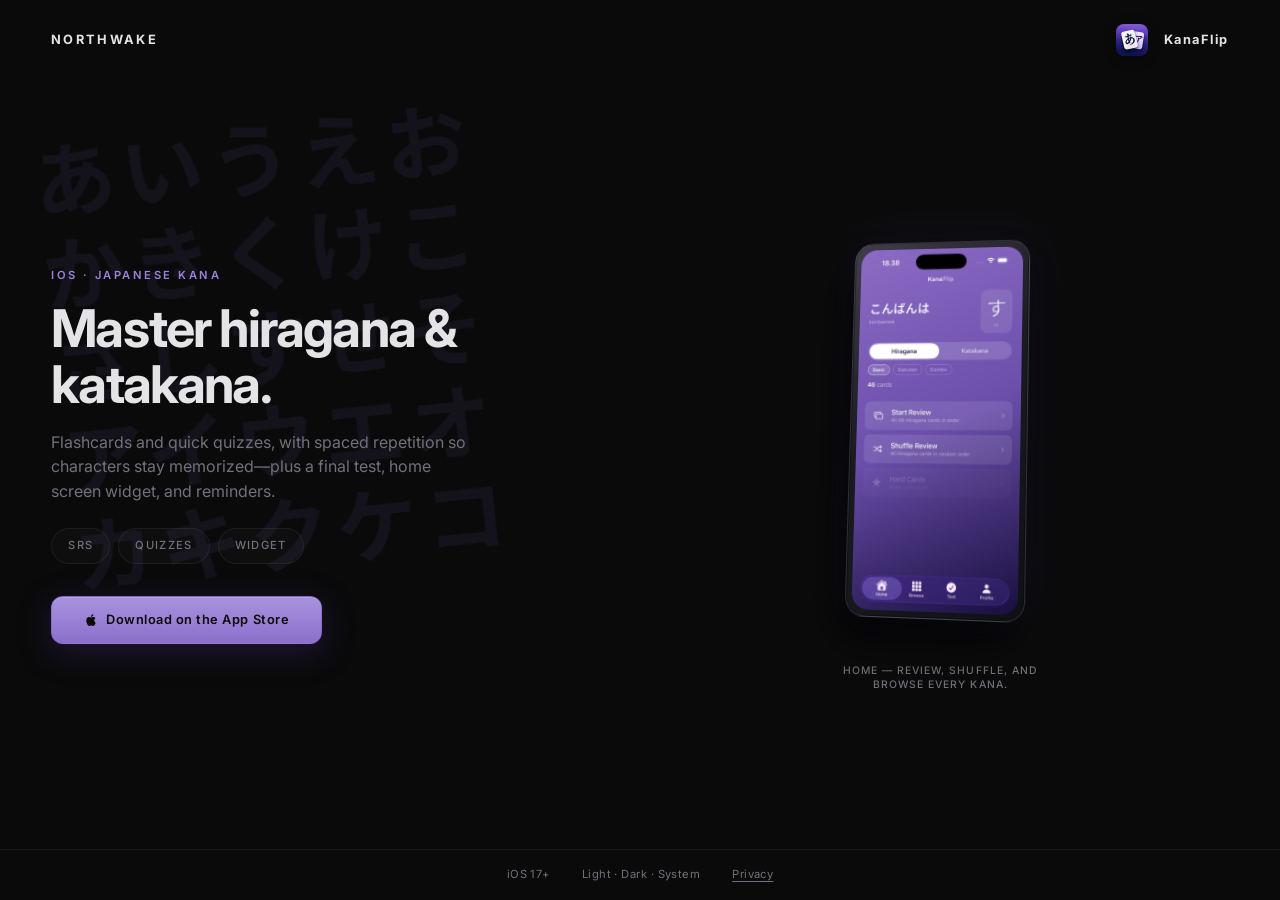
==== kanaflip/index.html @ 2ca9298d "Add KanaFlip landing page and update main site structure - Introduced a new landing page for KanaFli" ====
<!DOCTYPE html>
<html lang="en">
<head>
  <meta charset="UTF-8">
  <meta name="viewport" content="width=device-width, initial-scale=1.0">
  <title>KanaFlip — Learn Japanese hiragana &amp; katakana on iOS</title>
  <meta name="description" content="KanaFlip helps you master hiragana and katakana with flashcards, quizzes, spaced repetition, a final test, home screen widget, and daily reminders. For iPhone, iOS 17+.">
  <link rel="canonical" href="https://northwake.dev/kanaflip/">

  <meta property="og:type" content="website">
  <meta property="og:site_name" content="Northwake">
  <meta property="og:title" content="KanaFlip — Japanese hiragana &amp; katakana for iPhone">
  <meta property="og:description" content="Flashcards, quizzes, and spaced repetition so the kana stick. Widget, reminders, light and dark themes.">
  <meta property="og:url" content="https://northwake.dev/kanaflip/">
  <meta property="og:locale" content="en_US">

  <meta name="twitter:card" content="summary_large_image">
  <meta name="twitter:title" content="KanaFlip — Learn hiragana &amp; katakana">
  <meta name="twitter:description" content="Native iOS app: flashcards, quizzes, SRS, widget, and daily reminders.">
  <meta name="twitter:image" content="https://northwake.dev/assets/kanaflip/og-share.jpg">
  <meta property="og:image" content="https://northwake.dev/assets/kanaflip/og-share.jpg">
  <meta property="og:image:type" content="image/jpeg">
  <meta property="og:image:width" content="1200">
  <meta property="og:image:height" content="2609">

  <link rel="icon" href="../images/favicon.ico">
  <link rel="apple-touch-icon" href="../assets/kanaflip/app-icon-128.png">
  <link rel="preload" href="../assets/kanaflip/hero-720.jpg" as="image" type="image/jpeg">
  <link rel="preconnect" href="https://fonts.googleapis.com">
  <link rel="preconnect" href="https://fonts.gstatic.com" crossorigin>
  <link href="https://fonts.googleapis.com/css2?family=Inter:wght@400;500;600;700&family=Noto+Sans+JP:wght@500;700&display=swap" rel="stylesheet">
  <link rel="stylesheet" href="../styles.css">
  <link rel="stylesheet" href="kanaflip.css">
  <script defer src="https://cloud.umami.is/script.js" data-website-id="8b91c13a-1741-4610-928e-348ed407c286"></script>
  <script type="application/ld+json">
  {
    "@context": "https://schema.org",
    "@type": "MobileApplication",
    "name": "KanaFlip",
    "applicationCategory": "EducationalApplication",
    "operatingSystem": "iOS 17 or later",
    "offers": {
      "@type": "Offer",
      "price": "0",
      "priceCurrency": "USD"
    },
    "publisher": {
      "@type": "Organization",
      "name": "Northwake"
    },
    "image": "https://northwake.dev/assets/kanaflip/og-share.jpg"
  }
  </script>
</head>
<body class="kanaflip-page">

  <a href="#kanaflip-main" class="skip-link">Skip to content</a>

  <div class="kanaflip" aria-label="KanaFlip product page">
    <div class="kanaflip__wash" aria-hidden="true">あいうえお
かきくけこ
さしすせそ
アイウエオ
カキクケコ</div>

    <header class="kanaflip__topbar">
      <a href="../" class="kanaflip__brand kanaflip__brand-home">NORTHWAKE</a>
      <span class="kanaflip__brand kanaflip__brand-lockup">
        <img class="kanaflip__brand-icon" src="../assets/kanaflip/app-icon-128.png" width="32" height="32" alt="" decoding="async">
        <span class="kanaflip__brand-name">KanaFlip</span>
      </span>
    </header>

    <main id="kanaflip-main" class="kanaflip__main">
      <div class="kanaflip__copy">
        <p class="kanaflip__eyebrow">iOS · Japanese kana</p>
        <h1 class="kanaflip__title">Master hiragana &amp; katakana.</h1>
        <p class="kanaflip__lead">Flashcards and quick quizzes, with spaced repetition so characters stay memorized—plus a final test, home screen widget, and reminders.</p>
        <ul class="kanaflip__chips" aria-label="Features">
          <li class="kanaflip__chip">SRS</li>
          <li class="kanaflip__chip">Quizzes</li>
          <li class="kanaflip__chip">Widget</li>
        </ul>
        <!-- Replace href with the KanaFlip App Store product URL when available. -->
        <a
          class="kanaflip__cta"
          href="https://apps.apple.com/us/search?term=KanaFlip"
          target="_blank"
          rel="noopener noreferrer"
          data-umami-event="kanaflip-app-store-cta"
        >
          <svg class="kanaflip__cta-icon" viewBox="0 0 24 24" aria-hidden="true" focusable="false">
            <path fill="currentColor" d="M18.71 19.5c-.83 1.24-1.71 2.45-3.05 2.47-1.34.03-1.77-.79-3.29-.79-1.53 0-2 .77-3.27.82-1.31.05-2.3-1.32-3.14-2.53C4.25 17 2.94 12.45 4.7 9.39c.87-1.52 2.43-2.48 4.12-2.51 1.28-.02 2.5.87 3.29.87.78 0 2.26-1.07 3.81-.91.65.03 2.47.26 3.64 1.98-.09.06-2.17 1.28-2.15 3.81.03 3.02 2.65 4.03 2.68 4.04-.03.07-.42 1.44-1.38 2.83M13 3.5c.73-.83 1.94-1.46 2.94-1.5.13 1.17-.34 2.35-1.04 3.19-.69.85-1.83 1.51-2.95 1.42-.15-1.15.41-2.35 1.05-3.11z"/>
          </svg>
          Download on the App Store
        </a>
      </div>

      <div class="kanaflip__hero">
        <figure class="kanaflip__hero-figure">
          <div class="kanaflip__hero-device">
            <div class="kanaflip__phone">
              <div class="kanaflip__phone-screen">
                <img
                  class="kanaflip__phone-shot"
                  src="../assets/kanaflip/hero-720.jpg"
                  width="720"
                  height="1565"
                  alt="KanaFlip home screen: hiragana and katakana study modes, review options, and daily greeting."
                  decoding="async"
                  fetchpriority="high"
                >
              </div>
            </div>
          </div>
          <figcaption class="kanaflip__phone-caption">Home — review, shuffle, and browse every kana.</figcaption>
        </figure>
      </div>
    </main>

    <footer class="kanaflip__footer">
      <span>iOS 17+</span>
      <span>Light · Dark · System</span>
      <a href="mailto:hello@northwake.dev?subject=KanaFlip%20privacy">Privacy</a>
    </footer>
  </div>

  <script data-goatcounter="https://northwake.goatcounter.com/count" async src="//gc.zgo.at/count.js"></script>
</body>
</html>
---- styles.css ----
/* ================================================
   NORTHWAKE — Single-Screen Portfolio
   ================================================ */

/* --- Design Tokens --- */
:root {
  --color-bg:           #0a0a0b;
  --color-surface:      #111113;
  --color-border:       rgba(255, 255, 255, 0.06);
  --color-border-hover: rgba(160, 240, 237, 0.25);
  --color-text:         #e4e4e7;
  --color-text-muted:   #71717a;
  --color-accent:       #a0f0ed;
  --color-accent-dim:   rgba(160, 240, 237, 0.08);
  --color-glow:         rgba(160, 240, 237, 0.15);

  --font-sans: "Inter", -apple-system, BlinkMacSystemFont, "Segoe UI", Roboto, sans-serif;

  --space-1:  0.25rem;
  --space-2:  0.5rem;
  --space-3:  1rem;
  --space-4:  1.5rem;
  --space-5:  2rem;
  --space-6:  3rem;
  --space-7:  4rem;
  --space-8:  6rem;

  --radius-sm: 6px;
  --radius-md: 12px;
  --radius-lg: 16px;

  --ease-out-expo: cubic-bezier(0.16, 1, 0.3, 1);
  --duration: 0.6s;
}


/* --- Reset --- */
*, *::before, *::after {
  margin: 0;
  padding: 0;
  box-sizing: border-box;
}

html {
  -webkit-font-smoothing: antialiased;
  -moz-osx-font-smoothing: grayscale;
}

body {
  font-family: var(--font-sans);
  font-size: 1rem;
  line-height: 1.6;
  color: var(--color-text);
  background: var(--color-bg);
  overflow: hidden;
  height: 100dvh;
  width: 100vw;
  display: flex;
  flex-direction: column;
}

::selection {
  background: var(--color-accent);
  color: var(--color-bg);
}

img, svg {
  display: block;
  max-width: 100%;
}

a { color: inherit; text-decoration: none; }
button { font: inherit; border: none; background: none; cursor: pointer; color: inherit; }


/* --- Skip Link --- */
.skip-link {
  position: absolute;
  top: -100%;
  left: var(--space-3);
  background: var(--color-accent);
  color: var(--color-bg);
  padding: var(--space-2) var(--space-3);
  border-radius: var(--radius-sm);
  font-weight: 600;
  font-size: 0.875rem;
  z-index: 1000;
  transition: top 0.2s ease;
}
.skip-link:focus {
  top: var(--space-3);
}


/* ================================================
   TOP BAR
   ================================================ */
.topbar {
  display: flex;
  align-items: center;
  justify-content: space-between;
  padding: var(--space-4) clamp(var(--space-4), 4vw, var(--space-8));
  flex-shrink: 0;
  position: relative;
  z-index: 10;
}

.topbar__brand {
  font-size: 0.8rem;
  font-weight: 700;
  letter-spacing: 0.18em;
  color: var(--color-text);
}

.topbar__contact {
  font-size: 0.75rem;
  font-weight: 400;
  color: var(--color-text-muted);
  letter-spacing: 0.02em;
  transition: color 0.3s ease;
}
.topbar__contact:hover {
  color: var(--color-accent);
}
.topbar__contact:focus-visible {
  outline: 2px solid var(--color-accent);
  outline-offset: 3px;
}


/* ================================================
   MAIN STAGE
   ================================================ */
.stage {
  flex: 1;
  display: grid;
  grid-template-columns: minmax(280px, 0.38fr) 1fr;
  align-items: center;
  gap: var(--space-5);
  padding: 0 clamp(var(--space-4), 4vw, var(--space-8));
  min-height: 0;
  position: relative;
  overflow: hidden;
}


/* ================================================
   INFO PANEL
   ================================================ */
.stage__info {
  z-index: 5;
  padding-left: clamp(0px, 2vw, 40px);
  max-width: 420px;
}

.stage__counter {
  font-size: 0.7rem;
  font-weight: 500;
  letter-spacing: 0.2em;
  text-transform: uppercase;
  color: var(--color-accent);
  margin-bottom: var(--space-4);
  font-variant-numeric: tabular-nums;
}

.stage__title {
  font-size: clamp(1.75rem, 3.5vw, 3rem);
  font-weight: 700;
  letter-spacing: -0.03em;
  line-height: 1.1;
  color: var(--color-text);
  margin-bottom: var(--space-3);
}

.stage__desc {
  font-size: clamp(0.85rem, 1.2vw, 0.95rem);
  color: var(--color-text-muted);
  line-height: 1.6;
  margin-bottom: var(--space-5);
  max-width: 340px;
}

.stage__link {
  display: inline-flex;
  align-items: center;
  gap: var(--space-2);
  font-size: 0.8rem;
  font-weight: 500;
  letter-spacing: 0.06em;
  color: var(--color-text);
  padding-bottom: 2px;
  border-bottom: 1px solid rgba(255, 255, 255, 0.15);
  transition: color 0.3s ease, border-color 0.3s ease;
}
.stage__link:hover {
  color: var(--color-accent);
  border-bottom-color: var(--color-accent);
}
.stage__link:focus-visible {
  outline: 2px solid var(--color-accent);
  outline-offset: 3px;
}

/* Info panel crossfade */
.stage__title,
.stage__desc,
.stage__link,
.stage__counter {
  transition: opacity var(--duration) var(--ease-out-expo),
              transform var(--duration) var(--ease-out-expo);
}

.stage__info.is-transitioning .stage__counter {
  opacity: 0;
  transform: translateY(8px);
}
.stage__info.is-transitioning .stage__title {
  opacity: 0;
  transform: translateY(10px);
  transition-delay: 0.03s;
}
.stage__info.is-transitioning .stage__desc {
  opacity: 0;
  transform: translateY(10px);
  transition-delay: 0.06s;
}
.stage__info.is-transitioning .stage__link {
  opacity: 0;
  transform: translateY(10px);
  transition-delay: 0.09s;
}


/* ================================================
   CAROUSEL
   ================================================ */
.carousel {
  position: relative;
  width: 100%;
  height: 100%;
  display: flex;
  align-items: center;
  justify-content: center;
}

.carousel__viewport {
  position: relative;
  width: 100%;
  height: 70%;
  max-height: 520px;
  perspective: 1200px;
}

.carousel__slide {
  position: absolute;
  inset: 0;
  display: flex;
  align-items: center;
  justify-content: center;
  transition: transform var(--duration) var(--ease-out-expo),
              opacity var(--duration) var(--ease-out-expo),
              filter var(--duration) var(--ease-out-expo);
  will-change: transform, opacity, filter;
  pointer-events: none;
  opacity: 0;
}

.carousel__slide[aria-current="true"] {
  pointer-events: auto;
  z-index: 3;
  opacity: 1;
}

.carousel__card {
  width: clamp(260px, 36vw, 480px);
  height: 100%;
  border-radius: var(--radius-lg);
  cursor: pointer;
  background: linear-gradient(
    145deg,
    hsl(var(--card-hue, 174) 35% 14%) 0%,
    hsl(var(--card-hue, 174) 25% 8%) 100%
  );
  border: 1px solid var(--color-border);
  overflow: hidden;
  position: relative;
  display: flex;
  align-items: flex-end;
  padding: var(--space-5);
  box-shadow:
    0 4px 60px rgba(0, 0, 0, 0.4),
    0 0 80px hsla(var(--card-hue, 174), 40%, 50%, 0.04);
  transition: border-color 0.4s ease, box-shadow 0.4s ease;
}

.carousel__slide[aria-current="true"] .carousel__card:hover {
  border-color: var(--color-border-hover);
  box-shadow:
    0 8px 80px rgba(0, 0, 0, 0.5),
    0 0 100px hsla(var(--card-hue, 174), 40%, 50%, 0.08);
}

.carousel__card-title {
  font-size: clamp(2.5rem, 5vw, 5rem);
  font-weight: 800;
  letter-spacing: -0.04em;
  line-height: 1;
  color: rgba(255, 255, 255, 0.06);
  user-select: none;
}

/* Card with hero image */
.carousel__card--has-image {
  padding: 0;
  align-items: stretch;
}

.carousel__card-image {
  position: absolute;
  inset: 0;
  width: 100%;
  height: 100%;
  object-fit: cover;
  object-position: center 30%;
}

.carousel__card-icon {
  position: absolute;
  bottom: var(--space-4);
  left: var(--space-4);
  width: 40px;
  height: 40px;
  border-radius: 10px;
  box-shadow: 0 2px 12px rgba(0, 0, 0, 0.4);
  z-index: 1;
}

/* Ambient glow behind active card */
.carousel__slide[aria-current="true"] .carousel__card::before {
  content: "";
  position: absolute;
  inset: -40%;
  background: radial-gradient(
    ellipse at center,
    hsla(var(--card-hue, 174), 50%, 40%, 0.08) 0%,
    transparent 70%
  );
  pointer-events: none;
  z-index: -1;
  animation: glowPulse 8s ease-in-out infinite;
}


/* ================================================
   BOTTOM BAR
   ================================================ */
.bottombar {
  display: flex;
  align-items: center;
  justify-content: space-between;
  padding: var(--space-4) clamp(var(--space-4), 4vw, var(--space-8));
  flex-shrink: 0;
  position: relative;
  z-index: 10;
}

.bottombar__nav {
  display: flex;
  gap: var(--space-1);
}

.bottombar__dot {
  font-size: 0.65rem;
  font-weight: 500;
  letter-spacing: 0.1em;
  color: var(--color-text-muted);
  padding: var(--space-2) var(--space-2);
  border-radius: var(--radius-sm);
  transition: color 0.3s ease, background 0.3s ease;
  font-variant-numeric: tabular-nums;
}
.bottombar__dot:hover {
  color: var(--color-text);
  background: rgba(255, 255, 255, 0.04);
}
.bottombar__dot.is-active {
  color: var(--color-accent);
}
.bottombar__dot:focus-visible {
  outline: 2px solid var(--color-accent);
  outline-offset: 2px;
}

.bottombar__hint {
  font-size: 0.65rem;
  font-weight: 400;
  letter-spacing: 0.15em;
  text-transform: uppercase;
  color: var(--color-text-muted);
  transition: opacity 0.6s ease;
  position: absolute;
  left: 50%;
  transform: translateX(-50%);
}
.bottombar__hint.is-hidden {
  opacity: 0;
  pointer-events: none;
}

.bottombar__copy {
  font-size: 0.65rem;
  color: var(--color-text-muted);
  letter-spacing: 0.02em;
}


/* ================================================
   KEYFRAMES
   ================================================ */
@keyframes glowPulse {
  0%, 100% { opacity: 0.6; }
  50% { opacity: 1; }
}


/* ================================================
   REDUCED MOTION
   ================================================ */
@media (prefers-reduced-motion: reduce) {
  *, *::before, *::after {
    animation-duration: 0.01ms !important;
    animation-iteration-count: 1 !important;
    transition-duration: 0.01ms !important;
  }

  .carousel__slide {
    transition: none;
  }

  .stage__title,
  .stage__desc,
  .stage__link,
  .stage__counter {
    transition: none;
  }

  .carousel__card::before {
    animation: none;
  }
}


/* ================================================
   RESPONSIVE — TABLET
   ================================================ */
@media (max-width: 1024px) {
  .stage {
    grid-template-columns: 1fr;
    grid-template-rows: auto 1fr;
    align-items: start;
    padding-top: var(--space-4);
    gap: var(--space-3);
  }

  .stage__info {
    padding-left: 0;
    max-width: 100%;
    text-align: center;
  }

  .stage__desc {
    max-width: 100%;
    margin-left: auto;
    margin-right: auto;
  }

  .carousel__viewport {
    max-height: 400px;
    height: 55%;
  }

  .carousel__card {
    width: clamp(220px, 50vw, 380px);
  }
}


/* ================================================
   RESPONSIVE — MOBILE
   ================================================ */
@media (max-width: 768px) {
  .topbar {
    padding: var(--space-3) var(--space-4);
  }

  .topbar__contact {
    display: none;
  }

  .stage {
    padding: 0 var(--space-3);
    padding-top: var(--space-2);
    gap: var(--space-2);
  }

  .stage__info {
    text-align: center;
  }

  .stage__counter {
    margin-bottom: var(--space-2);
  }

  .stage__title {
    font-size: clamp(1.4rem, 6vw, 2rem);
    margin-bottom: var(--space-2);
  }

  .stage__desc {
    font-size: 0.8rem;
    margin-bottom: var(--space-3);
    max-width: 320px;
  }

  .stage__link {
    font-size: 0.75rem;
  }

  .carousel__viewport {
    height: 100%;
    max-height: 340px;
    perspective: 800px;
  }

  .carousel__card {
    width: clamp(200px, 65vw, 300px);
  }

  .carousel__card-title {
    font-size: clamp(2rem, 10vw, 3.5rem);
  }

  .bottombar {
    padding: var(--space-3) var(--space-4);
  }

  .bottombar__hint {
    display: none;
  }

  .bottombar__copy {
    display: none;
  }

  .bottombar__nav {
    width: 100%;
    justify-content: center;
  }

  .bottombar__dot {
    padding: var(--space-2) var(--space-3);
    font-size: 0.7rem;
  }
}

@media (max-width: 480px) {
  .carousel__card {
    width: clamp(180px, 70vw, 280px);
  }

  .carousel__viewport {
    max-height: 280px;
  }
}
---- kanaflip/kanaflip.css ----
/* KanaFlip — sub-route landing (extends ../styles.css tokens) */

body.kanaflip-page {
  overflow-x: hidden;
  overflow-y: auto;
  min-height: 100dvh;
  height: auto;
  display: block;
}

.kanaflip {
  /* Align with app UI: violet / purple accent */
  --kanaflip-hue: 258;
  --kanaflip-accent: hsl(var(--kanaflip-hue) 55% 68%);
  --kanaflip-accent-dim: hsla(var(--kanaflip-hue) 40% 50% / 0.12);
  --kanaflip-surface: hsl(220 12% 9%);

  min-height: 100dvh;
  min-height: 100vh;
  display: flex;
  flex-direction: column;
  position: relative;
  isolation: isolate;
}

/* Single-screen layout on desktop: no page scroll */
@media (min-width: 901px) {
  /* This sheet is only loaded on /kanaflip/ */
  html {
    height: 100%;
    overflow: hidden;
  }

  body.kanaflip-page {
    height: 100dvh;
    max-height: 100dvh;
    overflow-x: hidden;
    overflow-y: hidden;
    overscroll-behavior: none;
  }

  .kanaflip {
    height: 100%;
    max-height: 100dvh;
    min-height: 0;
    overflow: hidden;
  }
}

/* Tighter rhythm on short desktop windows so nothing clips */
@media (min-width: 901px) and (max-height: 760px) {
  .kanaflip__topbar {
    padding-top: var(--space-3);
    padding-bottom: var(--space-3);
  }

  .kanaflip__main {
    padding-bottom: var(--space-2);
    gap: var(--space-3);
  }

  .kanaflip__hero-device {
    padding: 1rem 0.5rem 1.35rem;
  }

  .kanaflip__footer {
    padding-top: var(--space-2);
    padding-bottom: var(--space-2);
  }
}

/* Decorative kana wash */
.kanaflip__wash {
  position: fixed;
  inset: 0;
  pointer-events: none;
  z-index: 0;
  opacity: 0.07;
  font-family: "Noto Sans JP", var(--font-sans);
  font-weight: 700;
  font-size: clamp(2.5rem, 8vw, 5rem);
  line-height: 1.15;
  letter-spacing: 0.08em;
  color: hsl(var(--kanaflip-hue) 50% 62%);
  white-space: pre-wrap;
  padding: clamp(var(--space-4), 6vw, var(--space-8));
  transform: rotate(-6deg) scale(1.02);
  transform-origin: center;
  user-select: none;
}

@media (prefers-reduced-motion: no-preference) {
  .kanaflip__wash {
    animation: kanaWashDrift 28s ease-in-out infinite alternate;
  }
}

@keyframes kanaWashDrift {
  from { transform: rotate(-6deg) scale(1.02) translateY(0); }
  to   { transform: rotate(-5deg) scale(1.04) translateY(-2%); }
}

.kanaflip__topbar {
  position: relative;
  z-index: 2;
  display: flex;
  align-items: center;
  justify-content: space-between;
  padding: var(--space-4) clamp(var(--space-4), 4vw, var(--space-8));
  flex-shrink: 0;
}

.kanaflip__brand {
  font-size: 0.8rem;
  font-weight: 700;
  letter-spacing: 0.18em;
  color: var(--color-text);
}

.kanaflip__brand-lockup {
  display: inline-flex;
  align-items: center;
  gap: var(--space-3);
}

.kanaflip__brand-icon {
  width: 32px;
  height: 32px;
  border-radius: 8px;
  box-shadow: 0 2px 12px rgba(0, 0, 0, 0.35);
}

.kanaflip__brand-name {
  font-size: 0.8rem;
  font-weight: 700;
  letter-spacing: 0.12em;
}

.kanaflip__brand-home {
  transition: color 0.25s ease;
}
.kanaflip__brand-home:hover {
  color: var(--kanaflip-accent);
}
.kanaflip__brand-home:focus-visible {
  outline: 2px solid var(--kanaflip-accent);
  outline-offset: 3px;
}

.kanaflip__main {
  position: relative;
  z-index: 1;
  flex: 1;
  display: grid;
  grid-template-columns: minmax(260px, 1fr) minmax(280px, 1.05fr);
  align-items: center;
  gap: clamp(var(--space-4), 4vw, var(--space-7));
  padding: 0 clamp(var(--space-4), 4vw, var(--space-8)) clamp(var(--space-3), 2vh, var(--space-5));
  min-height: 0;
}

.kanaflip__copy {
  max-width: 28rem;
}

.kanaflip__eyebrow {
  font-size: 0.7rem;
  font-weight: 600;
  letter-spacing: 0.22em;
  text-transform: uppercase;
  color: var(--kanaflip-accent);
  margin-bottom: var(--space-3);
}

.kanaflip__title {
  font-size: clamp(1.85rem, 4.2vw, 3.25rem);
  font-weight: 700;
  letter-spacing: -0.035em;
  line-height: 1.08;
  color: var(--color-text);
  margin-bottom: var(--space-3);
}

.kanaflip__lead {
  font-size: clamp(0.88rem, 1.35vw, 1rem);
  color: var(--color-text-muted);
  line-height: 1.55;
  margin-bottom: var(--space-4);
  max-width: 26rem;
}

.kanaflip__chips {
  list-style: none;
  display: flex;
  flex-wrap: wrap;
  gap: var(--space-2);
  margin-bottom: var(--space-5);
}

.kanaflip__chip {
  font-size: 0.7rem;
  font-weight: 500;
  letter-spacing: 0.12em;
  text-transform: uppercase;
  color: var(--color-text-muted);
  padding: var(--space-2) var(--space-3);
  border-radius: 999px;
  border: 1px solid var(--color-border);
  background: rgba(255, 255, 255, 0.02);
}

.kanaflip__cta {
  display: inline-flex;
  align-items: center;
  justify-content: center;
  gap: var(--space-2);
  min-height: 48px;
  padding: 0 var(--space-5);
  font-size: 0.8rem;
  font-weight: 600;
  letter-spacing: 0.04em;
  color: #0a0a0b;
  background: linear-gradient(
    180deg,
    hsl(var(--kanaflip-hue) 52% 72%) 0%,
    hsl(var(--kanaflip-hue) 48% 62%) 100%
  );
  border-radius: var(--radius-md);
  border: 1px solid hsla(var(--kanaflip-hue) 45% 55% / 0.45);
  box-shadow:
    0 1px 0 hsla(0, 0%, 100%, 0.15) inset,
    0 8px 32px hsla(var(--kanaflip-hue) 45% 35% / 0.35);
  transition: transform 0.2s var(--ease-out-expo), box-shadow 0.2s ease;
}
.kanaflip__cta:hover {
  transform: translateY(-1px);
  box-shadow:
    0 1px 0 hsla(0, 0%, 100%, 0.18) inset,
    0 12px 40px hsla(var(--kanaflip-hue) 45% 40% / 0.45);
}
.kanaflip__cta:focus-visible {
  outline: 2px solid var(--color-accent);
  outline-offset: 3px;
}

.kanaflip__cta-icon {
  width: 1.1em;
  height: 1.1em;
  flex-shrink: 0;
}

/* Hero: device frame + simulator screenshot */
.kanaflip__hero {
  display: flex;
  align-items: center;
  justify-content: center;
  min-height: 0;
}

.kanaflip__hero-figure {
  margin: 0;
  width: 100%;
  max-width: min(100%, 220px);
  display: flex;
  flex-direction: column;
  align-items: center;
}

.kanaflip__hero-device {
  position: relative;
  width: 100%;
  display: flex;
  justify-content: center;
  align-items: center;
  padding: clamp(0.75rem, 2vw, 1.35rem) clamp(0.35rem, 1.5vw, 0.65rem)
    clamp(1.25rem, 3vw, 2rem);
  perspective: 1180px;
  perspective-origin: 52% 42%;
  transform-style: preserve-3d;
}

/* Ground shadow — reads as contact with the “surface” under the tilt */
.kanaflip__hero-device::after {
  content: "";
  position: absolute;
  left: 50%;
  bottom: clamp(0.5rem, 1.5vw, 1rem);
  width: min(72%, 130px);
  height: 14px;
  transform: translateX(-48%) scaleY(0.55);
  background: radial-gradient(
    ellipse at center,
    hsla(0, 0%, 0%, 0.5) 0%,
    hsla(0, 0%, 0%, 0.22) 45%,
    transparent 72%
  );
  filter: blur(14px);
  pointer-events: none;
  z-index: 0;
}

.kanaflip__phone {
  margin: 0;
  width: min(100%, 180px);
  border-radius: 20px;
  padding: 6px;
  background: linear-gradient(
    145deg,
    hsl(260 14% 24%) 0%,
    hsl(225 12% 11%) 46%,
    hsl(220 12% 9%) 100%
  );
  border: 1px solid hsla(0, 0%, 100%, 0.1);
  box-shadow:
    /* Directional depth for the tilt (light from top-left) */
    -16px 28px 40px rgba(0, 0, 0, 0.45),
    -5px 14px 26px rgba(0, 0, 0, 0.35),
    0 1px 0 hsla(0, 0%, 100%, 0.06) inset,
    0 0 0 1px hsla(0, 0%, 0%, 0.35) inset,
    0 0 42px hsla(var(--kanaflip-hue) 38% 48% / 0.14);
  position: relative;
  z-index: 1;
  transform: rotateY(-12deg) rotateX(6deg) translateZ(12px);
  transform-origin: 50% 50%;
  backface-visibility: hidden;
}

/* Bezel glint — screen stacks above so the shot stays clean */
.kanaflip__phone::before {
  content: "";
  position: absolute;
  inset: 0;
  border-radius: inherit;
  pointer-events: none;
  z-index: 0;
  background: linear-gradient(
    128deg,
    hsla(0, 0%, 100%, 0.14) 0%,
    hsla(0, 0%, 100%, 0.02) 28%,
    transparent 46%,
    transparent 62%,
    hsla(260 20% 8% / 0.35) 100%
  );
  mix-blend-mode: soft-light;
}

@media (prefers-reduced-motion: no-preference) {
  .kanaflip__phone {
    transition: transform 0.65s cubic-bezier(0.22, 1, 0.36, 1),
      box-shadow 0.65s cubic-bezier(0.22, 1, 0.36, 1);
  }

  .kanaflip__hero-device:hover .kanaflip__phone {
    transform: rotateY(-8deg) rotateX(4deg) translateZ(18px) translateY(-6px);
    box-shadow:
      -13px 30px 46px rgba(0, 0, 0, 0.42),
      -4px 17px 28px rgba(0, 0, 0, 0.32),
      0 1px 0 hsla(0, 0%, 100%, 0.08) inset,
      0 0 0 1px hsla(0, 0%, 0%, 0.3) inset,
      0 0 48px hsla(var(--kanaflip-hue) 40% 52% / 0.18);
  }
}

.kanaflip__phone-screen {
  position: relative;
  z-index: 1;
  width: 100%;
  aspect-ratio: 720 / 1565;
  border-radius: 16px;
  overflow: hidden;
  background: hsl(220 16% 6%);
}

.kanaflip__phone-shot {
  width: 100%;
  height: 100%;
  object-fit: cover;
  object-position: top center;
  display: block;
}

.kanaflip__phone-caption {
  margin: var(--space-3) 0 0;
  text-align: center;
  font-size: 0.65rem;
  font-weight: 500;
  letter-spacing: 0.1em;
  text-transform: uppercase;
  color: var(--color-text-muted);
  max-width: 22rem;
  margin-left: auto;
  margin-right: auto;
  line-height: 1.35;
}

.kanaflip__footer {
  position: relative;
  z-index: 2;
  flex-shrink: 0;
  padding: var(--space-3) clamp(var(--space-4), 4vw, var(--space-8));
  display: flex;
  flex-wrap: wrap;
  align-items: center;
  justify-content: center;
  gap: var(--space-3) var(--space-5);
  border-top: 1px solid var(--color-border);
  font-size: 0.7rem;
  color: var(--color-text-muted);
  letter-spacing: 0.04em;
}

.kanaflip__footer a {
  text-decoration: underline;
  text-underline-offset: 3px;
  transition: color 0.2s ease;
}
.kanaflip__footer a:hover {
  color: var(--color-accent);
}
.kanaflip__footer a:focus-visible {
  outline: 2px solid var(--color-accent);
  outline-offset: 2px;
}

@media (max-width: 900px) {
  .kanaflip__main {
    grid-template-columns: 1fr;
    grid-template-rows: auto auto;
    text-align: center;
    padding-top: var(--space-2);
    gap: var(--space-4);
  }

  .kanaflip__copy {
    margin-left: auto;
    margin-right: auto;
  }

  .kanaflip__lead {
    margin-left: auto;
    margin-right: auto;
  }

  .kanaflip__chips {
    justify-content: center;
  }

  .kanaflip__hero {
    order: -1;
  }

  .kanaflip__hero-figure {
    max-width: min(100%, 200px);
  }

  .kanaflip__phone {
    width: min(148px, 48vw);
    transform: rotateY(-7deg) rotateX(4deg) translateZ(8px);
  }

  .kanaflip__hero-device:hover .kanaflip__phone {
    transform: rotateY(-5deg) rotateX(3deg) translateZ(12px) translateY(-4px);
  }

  .kanaflip__phone-caption {
    font-size: 0.6rem;
    padding: 0 var(--space-2);
  }
}

@media (max-width: 380px) {
  .kanaflip__wash {
    font-size: 2rem;
  }
}

@media (prefers-reduced-motion: reduce) {
  .kanaflip__wash {
    animation: none !important;
  }
  .kanaflip__cta {
    transition: none;
  }
  .kanaflip__phone {
    transition: none !important;
    transform: none !important;
  }
  .kanaflip__hero-device:hover .kanaflip__phone {
    transform: none !important;
  }
}
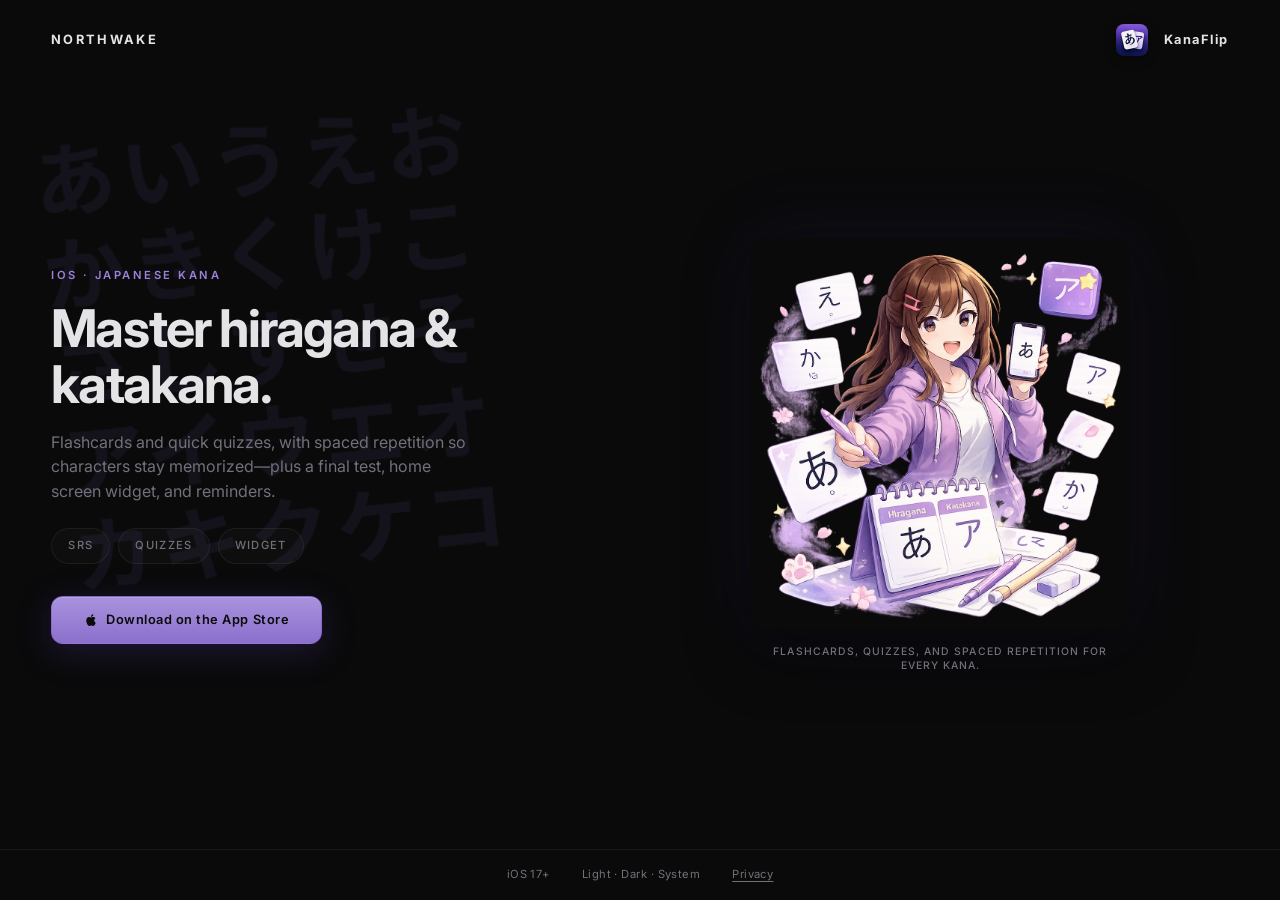
==== commit 895ef8e8: "Refactor project carousel and enhance KanaFlip integration - Updated the main site carousel to featu" ====
--- a/kanaflip/index.html
+++ b/kanaflip/index.html
@@ -25,7 +25,7 @@
 
   <link rel="icon" href="../images/favicon.ico">
   <link rel="apple-touch-icon" href="../assets/kanaflip/app-icon-128.png">
-  <link rel="preload" href="../assets/kanaflip/hero-720.jpg" as="image" type="image/jpeg">
+  <link rel="preload" href="../assets/kanaflip/kana-anime.png" as="image" type="image/png">
   <link rel="preconnect" href="https://fonts.googleapis.com">
   <link rel="preconnect" href="https://fonts.gstatic.com" crossorigin>
   <link href="https://fonts.googleapis.com/css2?family=Inter:wght@400;500;600;700&family=Noto+Sans+JP:wght@500;700&display=swap" rel="stylesheet">
@@ -64,7 +64,7 @@
 カキクケコ</div>
 
     <header class="kanaflip__topbar">
-      <a href="../" class="kanaflip__brand kanaflip__brand-home">NORTHWAKE</a>
+      <a href="../index.html" class="kanaflip__brand kanaflip__brand-home">NORTHWAKE</a>
       <span class="kanaflip__brand kanaflip__brand-lockup">
         <img class="kanaflip__brand-icon" src="../assets/kanaflip/app-icon-128.png" width="32" height="32" alt="" decoding="async">
         <span class="kanaflip__brand-name">KanaFlip</span>
@@ -98,22 +98,16 @@
 
       <div class="kanaflip__hero">
         <figure class="kanaflip__hero-figure">
-          <div class="kanaflip__hero-device">
-            <div class="kanaflip__phone">
-              <div class="kanaflip__phone-screen">
-                <img
-                  class="kanaflip__phone-shot"
-                  src="../assets/kanaflip/hero-720.jpg"
-                  width="720"
-                  height="1565"
-                  alt="KanaFlip home screen: hiragana and katakana study modes, review options, and daily greeting."
-                  decoding="async"
-                  fetchpriority="high"
-                >
-              </div>
-            </div>
-          </div>
-          <figcaption class="kanaflip__phone-caption">Home — review, shuffle, and browse every kana.</figcaption>
+          <img
+            class="kanaflip__hero-art"
+            src="../assets/kanaflip/kana-anime.png"
+            width="1016"
+            height="1044"
+            alt="Illustration: learning hiragana and katakana with KanaFlip—flashcards, quizzes, and study tools."
+            decoding="async"
+            fetchpriority="high"
+          >
+          <figcaption class="kanaflip__hero-caption">Flashcards, quizzes, and spaced repetition for every kana.</figcaption>
         </figure>
       </div>
     </main>
--- a/styles.css
+++ b/styles.css
@@ -110,6 +110,15 @@
   font-weight: 700;
   letter-spacing: 0.18em;
   color: var(--color-text);
+  text-decoration: none;
+  transition: color 0.3s ease;
+}
+.topbar__brand:hover {
+  color: var(--color-accent);
+}
+.topbar__brand:focus-visible {
+  outline: 2px solid var(--color-accent);
+  outline-offset: 3px;
 }
 
 .topbar__contact {
@@ -324,6 +333,98 @@
   object-position: center 30%;
 }
 
+/* Wide / panoramic previews — show full asset without side crop */
+.carousel__card--image-contain .carousel__card-image {
+  object-fit: contain;
+  object-position: center center;
+}
+
+/* KanaFlip — vivid violet card */
+.carousel__card--kanaflip {
+  --kf-h: 262;
+  background:
+    radial-gradient(ellipse 130% 55% at 50% -8%,  hsla(var(--kf-h) 80% 72% / 0.55) 0%, transparent 50%),
+    radial-gradient(ellipse 90%  70% at -5% 105%, hsla(290 75% 60% / 0.40) 0%, transparent 52%),
+    radial-gradient(ellipse 70%  60% at 108% 95%, hsla(318 70% 62% / 0.32) 0%, transparent 50%),
+    radial-gradient(ellipse 60%  40% at 80%   5%, hsla(210 80% 70% / 0.18) 0%, transparent 45%),
+    linear-gradient(
+      158deg,
+      hsl(var(--kf-h) 38% 14%) 0%,
+      hsl(270 34% 10%) 50%,
+      hsl(280 28%  7%) 100%
+    );
+  border-color: hsla(var(--kf-h) 60% 70% / 0.18);
+}
+
+/* Diagonal stripe + glow overlays */
+.carousel__card--kanaflip::after {
+  content: "";
+  position: absolute;
+  inset: 0;
+  border-radius: inherit;
+  z-index: 1;
+  pointer-events: none;
+  background:
+    radial-gradient(ellipse 100% 50% at 50% 110%, hsla(var(--kf-h) 65% 42% / 0.5) 0%, transparent 60%),
+    radial-gradient(circle at 15% 15%, hsla(0, 0%, 100%, 0.10) 0%, transparent 30%),
+    radial-gradient(circle at 90% 28%, hsla(300 70% 75% / 0.12) 0%, transparent 25%),
+    repeating-linear-gradient(
+      -32deg,
+      transparent 0,
+      transparent 18px,
+      hsla(0, 0%, 100%, 0.025) 18px,
+      hsla(0, 0%, 100%, 0.025) 19px
+    );
+}
+
+/* Kana character wash */
+.kanaflip-card__wash {
+  position: absolute;
+  inset: 0;
+  z-index: 0;
+  pointer-events: none;
+  overflow: hidden;
+  display: flex;
+  flex-wrap: wrap;
+  align-content: flex-start;
+  padding: var(--space-3);
+  gap: 0.1em;
+  font-family: "Noto Sans JP", "Hiragino Sans", "Yu Gothic", sans-serif;
+  font-size: clamp(1.6rem, 3.8vw, 2.2rem);
+  font-weight: 700;
+  line-height: 1.2;
+  letter-spacing: 0.06em;
+  color: hsla(var(--kf-h) 70% 90% / 0.13);
+  transform: rotate(-8deg) scale(1.14) translateY(-4%);
+  transform-origin: center;
+  user-select: none;
+  transition: color 0.5s ease;
+}
+
+.carousel__slide[aria-current="true"] .carousel__card--kanaflip:hover .kanaflip-card__wash {
+  color: hsla(var(--kf-h) 70% 90% / 0.20);
+}
+
+@media (prefers-reduced-motion: no-preference) {
+  .kanaflip-card__wash {
+    animation: kanaCardDrift 22s ease-in-out infinite alternate;
+  }
+}
+
+@keyframes kanaCardDrift {
+  from { transform: rotate(-8deg) scale(1.14) translateY(-4%); }
+  to   { transform: rotate(-7deg) scale(1.16) translateY(-7%); }
+}
+
+.carousel__card--kanaflip .carousel__card-image {
+  z-index: 2;
+}
+
+.carousel__card--kanaflip .carousel__card-icon {
+  z-index: 3;
+}
+
+
 .carousel__card-icon {
   position: absolute;
   bottom: var(--space-4);
@@ -333,6 +434,34 @@
   border-radius: 10px;
   box-shadow: 0 2px 12px rgba(0, 0, 0, 0.4);
   z-index: 1;
+}
+
+/* Coming soon badge */
+.carousel__card--coming-soon::after {
+  content: "Coming Soon";
+  position: absolute;
+  top: var(--space-4);
+  right: var(--space-4);
+  font-size: 0.6rem;
+  font-weight: 600;
+  letter-spacing: 0.14em;
+  text-transform: uppercase;
+  color: var(--color-bg);
+  background: var(--color-accent);
+  padding: 4px 10px;
+  border-radius: 999px;
+  z-index: 2;
+  pointer-events: none;
+}
+
+/* Coming soon link state */
+.stage__link--coming-soon {
+  color: var(--color-text-muted);
+  border-bottom-color: rgba(255, 255, 255, 0.08);
+  pointer-events: none;
+  cursor: default;
+  letter-spacing: 0.1em;
+  font-size: 0.75rem;
 }
 
 /* Ambient glow behind active card */
--- a/kanaflip/kanaflip.css
+++ b/kanaflip/kanaflip.css
@@ -59,8 +59,8 @@
     gap: var(--space-3);
   }
 
-  .kanaflip__hero-device {
-    padding: 1rem 0.5rem 1.35rem;
+  .kanaflip__hero-figure {
+    max-width: min(100%, 320px);
   }
 
   .kanaflip__footer {
@@ -249,7 +249,7 @@
   flex-shrink: 0;
 }
 
-/* Hero: device frame + simulator screenshot */
+/* Hero: promotional illustration */
 .kanaflip__hero {
   display: flex;
   align-items: center;
@@ -260,126 +260,37 @@
 .kanaflip__hero-figure {
   margin: 0;
   width: 100%;
-  max-width: min(100%, 220px);
+  max-width: min(100%, 380px);
   display: flex;
   flex-direction: column;
   align-items: center;
 }
 
-.kanaflip__hero-device {
-  position: relative;
+.kanaflip__hero-art {
   width: 100%;
-  display: flex;
-  justify-content: center;
-  align-items: center;
-  padding: clamp(0.75rem, 2vw, 1.35rem) clamp(0.35rem, 1.5vw, 0.65rem)
-    clamp(1.25rem, 3vw, 2rem);
-  perspective: 1180px;
-  perspective-origin: 52% 42%;
-  transform-style: preserve-3d;
-}
-
-/* Ground shadow — reads as contact with the “surface” under the tilt */
-.kanaflip__hero-device::after {
-  content: "";
-  position: absolute;
-  left: 50%;
-  bottom: clamp(0.5rem, 1.5vw, 1rem);
-  width: min(72%, 130px);
-  height: 14px;
-  transform: translateX(-48%) scaleY(0.55);
-  background: radial-gradient(
-    ellipse at center,
-    hsla(0, 0%, 0%, 0.5) 0%,
-    hsla(0, 0%, 0%, 0.22) 45%,
-    transparent 72%
-  );
-  filter: blur(14px);
-  pointer-events: none;
-  z-index: 0;
-}
-
-.kanaflip__phone {
-  margin: 0;
-  width: min(100%, 180px);
-  border-radius: 20px;
-  padding: 6px;
-  background: linear-gradient(
-    145deg,
-    hsl(260 14% 24%) 0%,
-    hsl(225 12% 11%) 46%,
-    hsl(220 12% 9%) 100%
-  );
-  border: 1px solid hsla(0, 0%, 100%, 0.1);
+  height: auto;
+  display: block;
+  border-radius: var(--radius-md);
   box-shadow:
-    /* Directional depth for the tilt (light from top-left) */
-    -16px 28px 40px rgba(0, 0, 0, 0.45),
-    -5px 14px 26px rgba(0, 0, 0, 0.35),
-    0 1px 0 hsla(0, 0%, 100%, 0.06) inset,
-    0 0 0 1px hsla(0, 0%, 0%, 0.35) inset,
-    0 0 42px hsla(var(--kanaflip-hue) 38% 48% / 0.14);
-  position: relative;
-  z-index: 1;
-  transform: rotateY(-12deg) rotateX(6deg) translateZ(12px);
-  transform-origin: 50% 50%;
-  backface-visibility: hidden;
-}
-
-/* Bezel glint — screen stacks above so the shot stays clean */
-.kanaflip__phone::before {
-  content: "";
-  position: absolute;
-  inset: 0;
-  border-radius: inherit;
-  pointer-events: none;
-  z-index: 0;
-  background: linear-gradient(
-    128deg,
-    hsla(0, 0%, 100%, 0.14) 0%,
-    hsla(0, 0%, 100%, 0.02) 28%,
-    transparent 46%,
-    transparent 62%,
-    hsla(260 20% 8% / 0.35) 100%
-  );
-  mix-blend-mode: soft-light;
+    0 24px 64px rgba(0, 0, 0, 0.45),
+    0 0 80px hsla(var(--kanaflip-hue) 40% 50% / 0.12);
 }
 
 @media (prefers-reduced-motion: no-preference) {
-  .kanaflip__phone {
+  .kanaflip__hero-art {
     transition: transform 0.65s cubic-bezier(0.22, 1, 0.36, 1),
       box-shadow 0.65s cubic-bezier(0.22, 1, 0.36, 1);
   }
 
-  .kanaflip__hero-device:hover .kanaflip__phone {
-    transform: rotateY(-8deg) rotateX(4deg) translateZ(18px) translateY(-6px);
+  .kanaflip__hero-figure:hover .kanaflip__hero-art {
+    transform: translateY(-4px);
     box-shadow:
-      -13px 30px 46px rgba(0, 0, 0, 0.42),
-      -4px 17px 28px rgba(0, 0, 0, 0.32),
-      0 1px 0 hsla(0, 0%, 100%, 0.08) inset,
-      0 0 0 1px hsla(0, 0%, 0%, 0.3) inset,
-      0 0 48px hsla(var(--kanaflip-hue) 40% 52% / 0.18);
-  }
-}
-
-.kanaflip__phone-screen {
-  position: relative;
-  z-index: 1;
-  width: 100%;
-  aspect-ratio: 720 / 1565;
-  border-radius: 16px;
-  overflow: hidden;
-  background: hsl(220 16% 6%);
-}
-
-.kanaflip__phone-shot {
-  width: 100%;
-  height: 100%;
-  object-fit: cover;
-  object-position: top center;
-  display: block;
-}
-
-.kanaflip__phone-caption {
+      0 28px 72px rgba(0, 0, 0, 0.5),
+      0 0 96px hsla(var(--kanaflip-hue) 42% 52% / 0.16);
+  }
+}
+
+.kanaflip__hero-caption {
   margin: var(--space-3) 0 0;
   text-align: center;
   font-size: 0.65rem;
@@ -450,19 +361,10 @@
   }
 
   .kanaflip__hero-figure {
-    max-width: min(100%, 200px);
-  }
-
-  .kanaflip__phone {
-    width: min(148px, 48vw);
-    transform: rotateY(-7deg) rotateX(4deg) translateZ(8px);
-  }
-
-  .kanaflip__hero-device:hover .kanaflip__phone {
-    transform: rotateY(-5deg) rotateX(3deg) translateZ(12px) translateY(-4px);
-  }
-
-  .kanaflip__phone-caption {
+    max-width: min(100%, 280px);
+  }
+
+  .kanaflip__hero-caption {
     font-size: 0.6rem;
     padding: 0 var(--space-2);
   }
@@ -481,11 +383,11 @@
   .kanaflip__cta {
     transition: none;
   }
-  .kanaflip__phone {
+  .kanaflip__hero-art {
     transition: none !important;
     transform: none !important;
   }
-  .kanaflip__hero-device:hover .kanaflip__phone {
+  .kanaflip__hero-figure:hover .kanaflip__hero-art {
     transform: none !important;
   }
 }
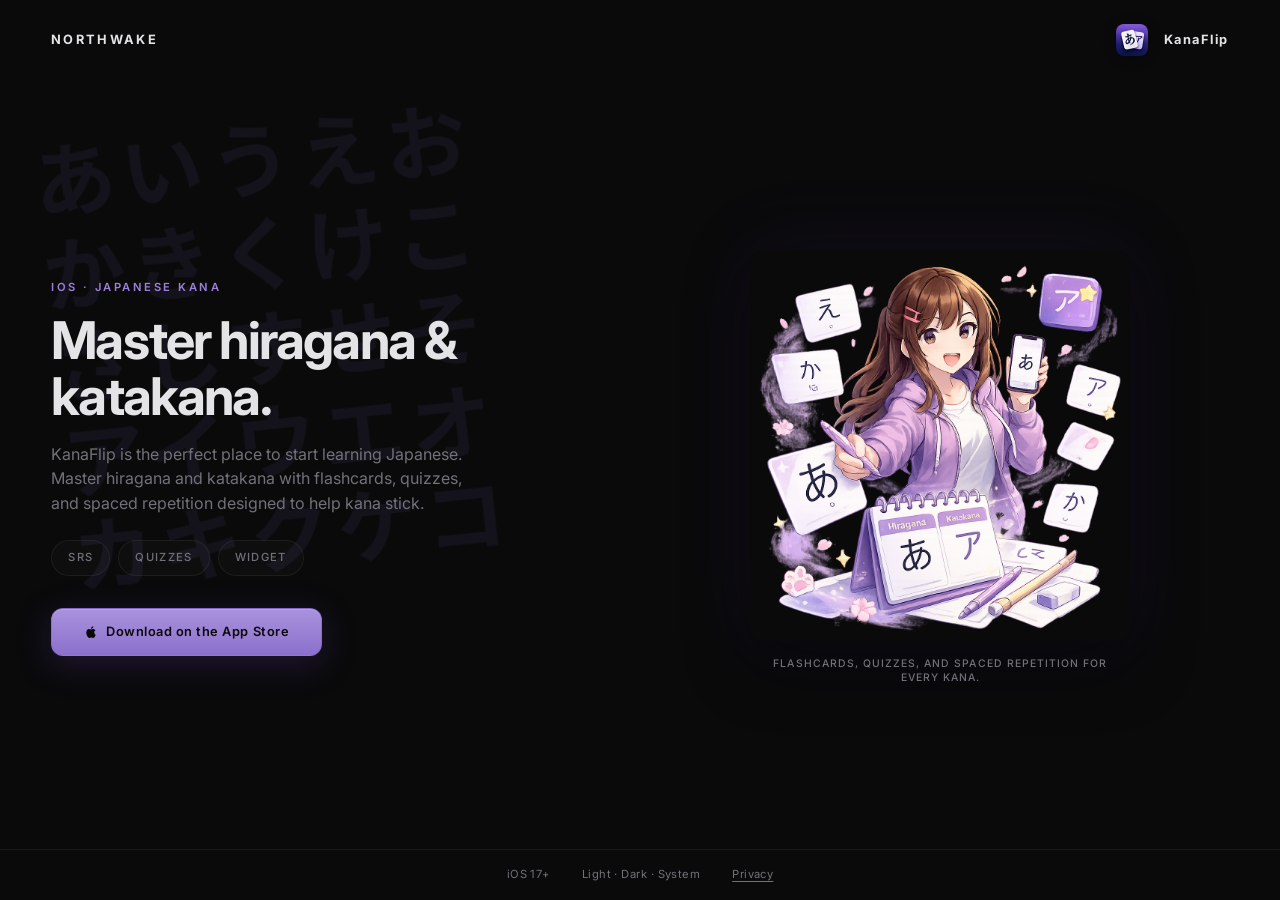
==== commit 22fc1761: "Update KanaFlip landing page and privacy policy details - Removed the pricing information from the a" ====
--- a/kanaflip/index.html
+++ b/kanaflip/index.html
@@ -39,11 +39,6 @@
     "name": "KanaFlip",
     "applicationCategory": "EducationalApplication",
     "operatingSystem": "iOS 17 or later",
-    "offers": {
-      "@type": "Offer",
-      "price": "0",
-      "priceCurrency": "USD"
-    },
     "publisher": {
       "@type": "Organization",
       "name": "Northwake"
@@ -75,7 +70,7 @@
       <div class="kanaflip__copy">
         <p class="kanaflip__eyebrow">iOS · Japanese kana</p>
         <h1 class="kanaflip__title">Master hiragana &amp; katakana.</h1>
-        <p class="kanaflip__lead">Flashcards and quick quizzes, with spaced repetition so characters stay memorized—plus a final test, home screen widget, and reminders.</p>
+        <p class="kanaflip__lead">KanaFlip is the perfect place to start learning Japanese. Master hiragana and katakana with flashcards, quizzes, and spaced repetition designed to help kana stick.</p>
         <ul class="kanaflip__chips" aria-label="Features">
           <li class="kanaflip__chip">SRS</li>
           <li class="kanaflip__chip">Quizzes</li>
@@ -115,7 +110,7 @@
     <footer class="kanaflip__footer">
       <span>iOS 17+</span>
       <span>Light · Dark · System</span>
-      <a href="mailto:hello@northwake.dev?subject=KanaFlip%20privacy">Privacy</a>
+      <a href="privacy.html">Privacy</a>
     </footer>
   </div>
 
--- a/kanaflip/kanaflip.css
+++ b/kanaflip/kanaflip.css
@@ -155,7 +155,7 @@
   grid-template-columns: minmax(260px, 1fr) minmax(280px, 1.05fr);
   align-items: center;
   gap: clamp(var(--space-4), 4vw, var(--space-7));
-  padding: 0 clamp(var(--space-4), 4vw, var(--space-8)) clamp(var(--space-3), 2vh, var(--space-5));
+  padding: clamp(var(--space-4), 2.5vh, var(--space-6)) clamp(var(--space-4), 4vw, var(--space-8)) clamp(var(--space-3), 2vh, var(--space-5));
   min-height: 0;
 }
 
@@ -338,7 +338,6 @@
     grid-template-columns: 1fr;
     grid-template-rows: auto auto;
     text-align: center;
-    padding-top: var(--space-2);
     gap: var(--space-4);
   }
 
@@ -391,3 +390,152 @@
     transform: none !important;
   }
 }
+
+/* ─── Privacy / document page ────────────────────────────────────────────── */
+
+body.kanaflip-privacy-page {
+  overflow-y: auto;
+}
+
+/* Override the desktop fixed-height lock for the doc variant */
+@media (min-width: 901px) {
+  html.kanaflip-privacy-html {
+    height: auto;
+    overflow: auto;
+  }
+
+  body.kanaflip-privacy-page {
+    height: auto;
+    max-height: none;
+    overflow-y: auto;
+  }
+
+  .kanaflip--doc {
+    height: auto;
+    max-height: none;
+    min-height: 100dvh;
+    overflow: visible;
+  }
+}
+
+.kanaflip__doc-main {
+  position: relative;
+  z-index: 1;
+  flex: 1;
+  display: flex;
+  justify-content: center;
+  padding: var(--space-6) clamp(var(--space-4), 6vw, var(--space-8)) var(--space-8);
+}
+
+.kanaflip__policy {
+  width: 100%;
+  max-width: 42rem;
+}
+
+.kanaflip__policy-header {
+  margin-bottom: var(--space-6);
+}
+
+.kanaflip__policy-meta {
+  display: flex;
+  flex-wrap: wrap;
+  gap: var(--space-2);
+  font-size: 0.72rem;
+  color: var(--color-text-muted);
+  letter-spacing: 0.04em;
+  margin-top: var(--space-3);
+}
+
+.kanaflip__policy-section {
+  margin-bottom: var(--space-6);
+  padding-bottom: var(--space-6);
+  border-bottom: 1px solid var(--color-border);
+}
+
+.kanaflip__policy-section:last-child {
+  border-bottom: none;
+}
+
+.kanaflip__policy-section--highlight {
+  background: hsla(var(--kanaflip-hue) 40% 50% / 0.08);
+  border: 1px solid hsla(var(--kanaflip-hue) 40% 50% / 0.18);
+  border-radius: var(--radius-md);
+  padding: var(--space-4) var(--space-5);
+  margin-bottom: var(--space-6);
+}
+
+.kanaflip__policy-summary {
+  font-size: 1rem;
+  line-height: 1.6;
+  color: var(--color-text);
+}
+
+.kanaflip__policy-section h2 {
+  font-size: 0.75rem;
+  font-weight: 600;
+  letter-spacing: 0.14em;
+  text-transform: uppercase;
+  color: var(--kanaflip-accent);
+  margin-bottom: var(--space-3);
+}
+
+.kanaflip__policy-section p {
+  font-size: 0.9rem;
+  line-height: 1.7;
+  color: var(--color-text-muted);
+  margin-bottom: var(--space-3);
+}
+
+.kanaflip__policy-section p:last-child {
+  margin-bottom: 0;
+}
+
+.kanaflip__policy-section ul {
+  margin: var(--space-3) 0;
+  padding-left: var(--space-5);
+  display: flex;
+  flex-direction: column;
+  gap: var(--space-2);
+}
+
+.kanaflip__policy-section li {
+  font-size: 0.9rem;
+  line-height: 1.65;
+  color: var(--color-text-muted);
+}
+
+.kanaflip__policy-section strong {
+  color: var(--color-text);
+  font-weight: 600;
+}
+
+.kanaflip__policy-contact {
+  font-style: normal;
+  margin-top: var(--space-3);
+  font-size: 0.9rem;
+  line-height: 1.9;
+  color: var(--color-text-muted);
+}
+
+.kanaflip__policy-contact a {
+  color: var(--kanaflip-accent);
+  text-decoration: underline;
+  text-underline-offset: 3px;
+  transition: opacity 0.2s ease;
+}
+
+.kanaflip__policy-contact a:hover {
+  opacity: 0.75;
+}
+
+.kanaflip__policy-contact a:focus-visible {
+  outline: 2px solid var(--kanaflip-accent);
+  outline-offset: 2px;
+}
+
+@media (max-width: 900px) {
+  .kanaflip__doc-main {
+    padding-top: var(--space-4);
+    padding-bottom: var(--space-6);
+  }
+}
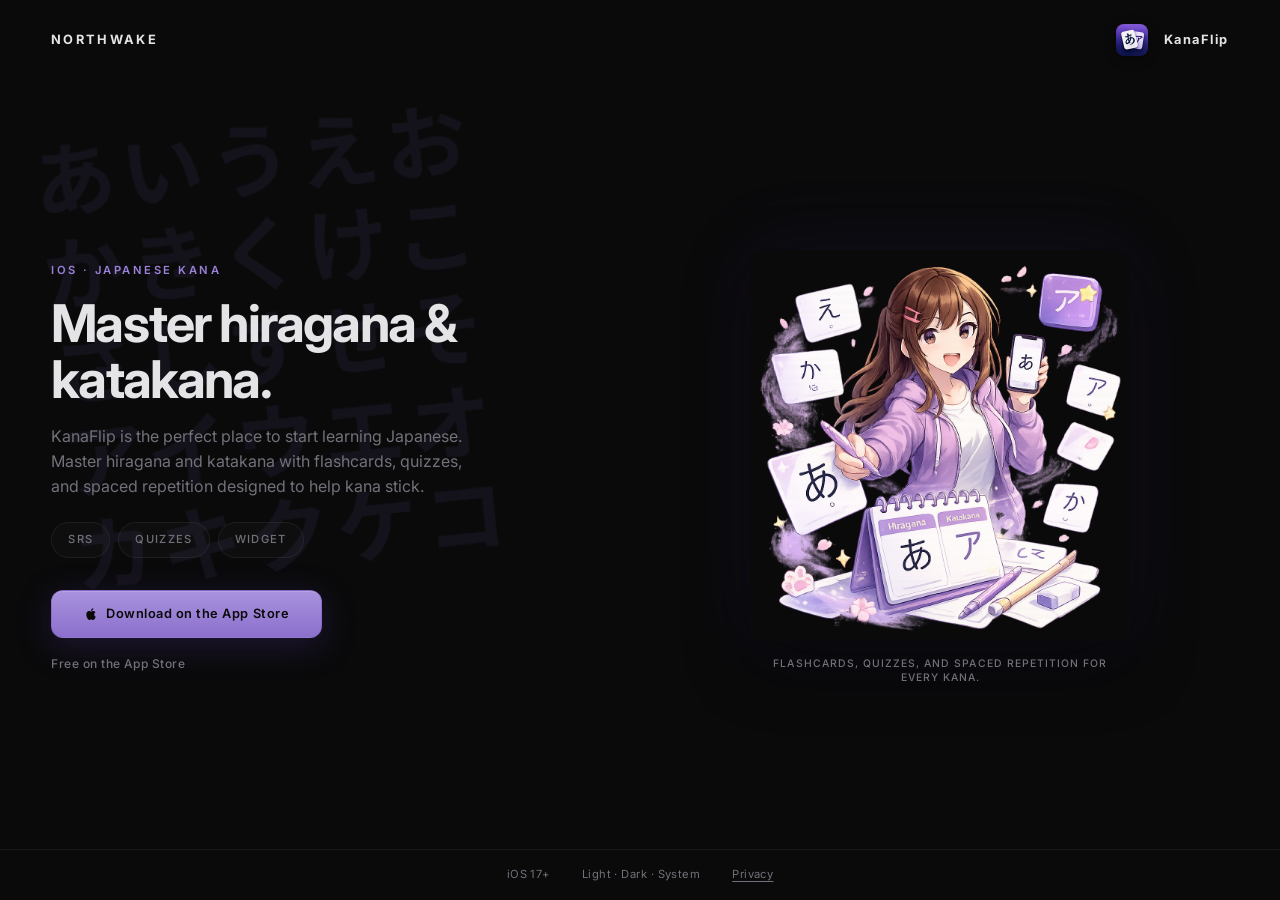
==== commit eab1d4d6: "Add KanaFlip appstore link and update Ply website" ====
--- a/kanaflip/index.html
+++ b/kanaflip/index.html
@@ -4,19 +4,19 @@
   <meta charset="UTF-8">
   <meta name="viewport" content="width=device-width, initial-scale=1.0">
   <title>KanaFlip — Learn Japanese hiragana &amp; katakana on iOS</title>
-  <meta name="description" content="KanaFlip helps you master hiragana and katakana with flashcards, quizzes, spaced repetition, a final test, home screen widget, and daily reminders. For iPhone, iOS 17+.">
+  <meta name="description" content="Free iPhone app: KanaFlip helps you master hiragana and katakana with flashcards, quizzes, spaced repetition, a final test, home screen widget, and daily reminders. iOS 17+.">
   <link rel="canonical" href="https://northwake.dev/kanaflip/">
 
   <meta property="og:type" content="website">
   <meta property="og:site_name" content="Northwake">
   <meta property="og:title" content="KanaFlip — Japanese hiragana &amp; katakana for iPhone">
-  <meta property="og:description" content="Flashcards, quizzes, and spaced repetition so the kana stick. Widget, reminders, light and dark themes.">
+  <meta property="og:description" content="Free on the App Store. Flashcards, quizzes, and spaced repetition so the kana stick. Widget, reminders, light and dark themes.">
   <meta property="og:url" content="https://northwake.dev/kanaflip/">
   <meta property="og:locale" content="en_US">
 
   <meta name="twitter:card" content="summary_large_image">
   <meta name="twitter:title" content="KanaFlip — Learn hiragana &amp; katakana">
-  <meta name="twitter:description" content="Native iOS app: flashcards, quizzes, SRS, widget, and daily reminders.">
+  <meta name="twitter:description" content="Free native iOS app: flashcards, quizzes, SRS, widget, and daily reminders.">
   <meta name="twitter:image" content="https://northwake.dev/assets/kanaflip/og-share.jpg">
   <meta property="og:image" content="https://northwake.dev/assets/kanaflip/og-share.jpg">
   <meta property="og:image:type" content="image/jpeg">
@@ -24,6 +24,7 @@
   <meta property="og:image:height" content="2609">
 
   <link rel="icon" href="../images/favicon.ico">
+  <link rel="manifest" href="manifest.webmanifest">
   <link rel="apple-touch-icon" href="../assets/kanaflip/app-icon-128.png">
   <link rel="preload" href="../assets/kanaflip/kana-anime.png" as="image" type="image/png">
   <link rel="preconnect" href="https://fonts.googleapis.com">
@@ -37,8 +38,11 @@
     "@context": "https://schema.org",
     "@type": "MobileApplication",
     "name": "KanaFlip",
+    "description": "Free iPhone app to learn Japanese hiragana and katakana with flashcards, quizzes, spaced repetition, a widget, and reminders.",
     "applicationCategory": "EducationalApplication",
     "operatingSystem": "iOS 17 or later",
+    "isAccessibleForFree": true,
+    "installUrl": "https://apps.apple.com/dk/app/kanaflip-hiragana-katakana/id6762548642",
     "publisher": {
       "@type": "Organization",
       "name": "Northwake"
@@ -76,19 +80,21 @@
           <li class="kanaflip__chip">Quizzes</li>
           <li class="kanaflip__chip">Widget</li>
         </ul>
-        <!-- Replace href with the KanaFlip App Store product URL when available. -->
-        <a
-          class="kanaflip__cta"
-          href="https://apps.apple.com/us/search?term=KanaFlip"
-          target="_blank"
-          rel="noopener noreferrer"
-          data-umami-event="kanaflip-app-store-cta"
-        >
-          <svg class="kanaflip__cta-icon" viewBox="0 0 24 24" aria-hidden="true" focusable="false">
-            <path fill="currentColor" d="M18.71 19.5c-.83 1.24-1.71 2.45-3.05 2.47-1.34.03-1.77-.79-3.29-.79-1.53 0-2 .77-3.27.82-1.31.05-2.3-1.32-3.14-2.53C4.25 17 2.94 12.45 4.7 9.39c.87-1.52 2.43-2.48 4.12-2.51 1.28-.02 2.5.87 3.29.87.78 0 2.26-1.07 3.81-.91.65.03 2.47.26 3.64 1.98-.09.06-2.17 1.28-2.15 3.81.03 3.02 2.65 4.03 2.68 4.04-.03.07-.42 1.44-1.38 2.83M13 3.5c.73-.83 1.94-1.46 2.94-1.5.13 1.17-.34 2.35-1.04 3.19-.69.85-1.83 1.51-2.95 1.42-.15-1.15.41-2.35 1.05-3.11z"/>
-          </svg>
-          Download on the App Store
-        </a>
+        <div class="kanaflip__cta-group">
+          <a
+            class="kanaflip__cta"
+            href="https://apps.apple.com/dk/app/kanaflip-hiragana-katakana/id6762548642"
+            target="_blank"
+            rel="noopener noreferrer"
+            data-umami-event="kanaflip-app-store-cta"
+          >
+            <svg class="kanaflip__cta-icon" viewBox="0 0 24 24" aria-hidden="true" focusable="false">
+              <path fill="currentColor" d="M18.71 19.5c-.83 1.24-1.71 2.45-3.05 2.47-1.34.03-1.77-.79-3.29-.79-1.53 0-2 .77-3.27.82-1.31.05-2.3-1.32-3.14-2.53C4.25 17 2.94 12.45 4.7 9.39c.87-1.52 2.43-2.48 4.12-2.51 1.28-.02 2.5.87 3.29.87.78 0 2.26-1.07 3.81-.91.65.03 2.47.26 3.64 1.98-.09.06-2.17 1.28-2.15 3.81.03 3.02 2.65 4.03 2.68 4.04-.03.07-.42 1.44-1.38 2.83M13 3.5c.73-.83 1.94-1.46 2.94-1.5.13 1.17-.34 2.35-1.04 3.19-.69.85-1.83 1.51-2.95 1.42-.15-1.15.41-2.35 1.05-3.11z"/>
+            </svg>
+            Download on the App Store
+          </a>
+          <p class="kanaflip__cta-note">Free on the App Store</p>
+        </div>
       </div>
 
       <div class="kanaflip__hero">
--- a/styles.css
+++ b/styles.css
@@ -418,10 +418,53 @@
 
 .carousel__card--kanaflip .carousel__card-image {
   z-index: 2;
+  padding: clamp(1rem, 4%, 2.5rem) clamp(1.5rem, 6%, 4rem);
 }
 
 .carousel__card--kanaflip .carousel__card-icon {
   z-index: 3;
+}
+
+
+/* Zappsum — centered icon card */
+.carousel__card--zappsum {
+  background:
+    radial-gradient(ellipse 80% 55% at 50% 62%, hsla(44 90% 52% / 0.18) 0%, transparent 55%),
+    radial-gradient(ellipse 100% 70% at 50% -5%, hsla(252 70% 60% / 0.45) 0%, transparent 52%),
+    radial-gradient(ellipse 60% 50% at 0%  100%, hsla(270 65% 48% / 0.28) 0%, transparent 52%),
+    radial-gradient(ellipse 50% 45% at 100% 95%, hsla(240 60% 45% / 0.20) 0%, transparent 50%),
+    linear-gradient(165deg, hsl(252 38% 13%) 0%, hsl(258 28% 8%) 60%, hsl(245 24% 6%) 100%);
+  border-color: hsla(252 55% 65% / 0.22);
+  align-items: center;
+  justify-content: center;
+}
+
+/* Centered app icon — large, prominent */
+.zappsum-card__app-icon {
+  position: absolute;
+  inset: 0;
+  margin: auto;
+  width: min(58%, 200px);
+  height: auto;
+  display: block;
+  border-radius: 22.5%;
+  box-shadow:
+    0 0 0 1px hsla(252 60% 80% / 0.15),
+    0 12px 48px rgba(0, 0, 0, 0.65),
+    0 0 60px hsla(252 60% 55% / 0.35),
+    0 4px 80px hsla(44 90% 55% / 0.20);
+  z-index: 2;
+}
+
+@media (prefers-reduced-motion: no-preference) {
+  .zappsum-card__app-icon {
+    animation: zsIconCardFloat 7s ease-in-out infinite;
+  }
+}
+
+@keyframes zsIconCardFloat {
+  0%, 100% { transform: translateY(0); }
+  50%       { transform: translateY(-7px); }
 }
 
 
@@ -542,6 +585,162 @@
   letter-spacing: 0.02em;
 }
 
+.bottombar__meta {
+  display: flex;
+  align-items: center;
+  gap: var(--space-2);
+}
+
+.bottombar__about {
+  font-size: 0.65rem;
+  letter-spacing: 0.02em;
+  color: var(--color-text-muted);
+  padding: 0;
+  transition: color 0.3s ease;
+}
+.bottombar__about:hover {
+  color: var(--color-text);
+}
+.bottombar__about:focus-visible {
+  outline: 2px solid var(--color-accent);
+  outline-offset: 3px;
+  border-radius: 2px;
+}
+
+.bottombar__sep {
+  font-size: 0.65rem;
+  color: var(--color-text-muted);
+  opacity: 0.5;
+  user-select: none;
+}
+
+
+/* ================================================
+   ABOUT DIALOG
+   ================================================ */
+.about-dialog {
+  position: fixed;
+  inset: 0;
+  margin: auto;
+  border: 1px solid var(--color-border);
+  background: var(--color-surface);
+  color: var(--color-text);
+  border-radius: var(--radius-lg);
+  padding: 0;
+  max-width: 460px;
+  width: calc(100% - var(--space-5));
+  height: fit-content;
+  max-height: calc(100dvh - var(--space-5));
+  box-shadow:
+    0 20px 80px rgba(0, 0, 0, 0.6),
+    0 0 120px var(--color-glow);
+  opacity: 0;
+  transform: translateY(8px) scale(0.98);
+  transition: opacity 0.4s var(--ease-out-expo),
+              transform 0.4s var(--ease-out-expo),
+              overlay 0.4s var(--ease-out-expo) allow-discrete,
+              display 0.4s var(--ease-out-expo) allow-discrete;
+}
+.about-dialog[open] {
+  opacity: 1;
+  transform: translateY(0) scale(1);
+}
+@starting-style {
+  .about-dialog[open] {
+    opacity: 0;
+    transform: translateY(8px) scale(0.98);
+  }
+}
+
+.about-dialog::backdrop {
+  background:
+    radial-gradient(ellipse 60% 45% at 50% 50%, var(--color-glow) 0%, transparent 65%),
+    rgba(5, 5, 8, 0.55);
+  backdrop-filter: blur(6px);
+  -webkit-backdrop-filter: blur(6px);
+  opacity: 0;
+  transition: opacity 0.4s var(--ease-out-expo),
+              overlay 0.4s var(--ease-out-expo) allow-discrete,
+              display 0.4s var(--ease-out-expo) allow-discrete;
+}
+.about-dialog[open]::backdrop {
+  opacity: 1;
+}
+@starting-style {
+  .about-dialog[open]::backdrop {
+    opacity: 0;
+  }
+}
+
+.about-dialog__inner {
+  padding: clamp(var(--space-5), 5vw, var(--space-6));
+}
+
+.about-dialog__close {
+  position: absolute;
+  top: var(--space-4);
+  right: var(--space-4);
+  font-size: 1.4rem;
+  line-height: 1;
+  color: var(--color-text-muted);
+  transition: color 0.3s ease;
+}
+.about-dialog__close:hover,
+.about-dialog__close:focus-visible {
+  color: var(--color-text);
+  outline: none;
+}
+
+.about-dialog__eyebrow {
+  font-size: 0.7rem;
+  font-weight: 500;
+  letter-spacing: 0.2em;
+  text-transform: uppercase;
+  color: var(--color-accent);
+  margin-bottom: var(--space-3);
+}
+
+.about-dialog__title {
+  position: relative;
+  font-size: clamp(1.4rem, 2.6vw, 1.75rem);
+  font-weight: 600;
+  letter-spacing: -0.02em;
+  line-height: 1.2;
+  color: var(--color-text);
+  padding-bottom: var(--space-3);
+  margin-bottom: var(--space-4);
+}
+
+.about-dialog__rule {
+  display: block;
+  position: absolute;
+  left: 0;
+  bottom: 0;
+  height: 1px;
+  width: 48px;
+  background: var(--color-accent);
+  transform-origin: left center;
+  transform: scaleX(0);
+  opacity: 0;
+}
+
+.about-dialog[open] .about-dialog__rule {
+  animation: aboutRuleDraw 0.6s var(--ease-out-expo) 0.18s forwards;
+}
+
+@keyframes aboutRuleDraw {
+  from { transform: scaleX(0); opacity: 0; }
+  to   { transform: scaleX(1); opacity: 1; }
+}
+
+.about-dialog__body {
+  font-size: 0.95rem;
+  line-height: 1.65;
+  color: var(--color-text);
+  opacity: 0.85;
+  max-width: 38ch;
+}
+
 
 /* ================================================
    KEYFRAMES
@@ -575,6 +774,16 @@
 
   .carousel__card::before {
     animation: none;
+  }
+
+  .about-dialog,
+  .about-dialog::backdrop {
+    transition: none;
+  }
+  .about-dialog__rule {
+    animation: none;
+    transform: scaleX(1);
+    opacity: 1;
   }
 }
 
@@ -623,7 +832,7 @@
   }
 
   .topbar__contact {
-    display: none;
+    font-size: 0.7rem;
   }
 
   .stage {
@@ -677,19 +886,61 @@
     display: none;
   }
 
-  .bottombar__copy {
+  .bottombar__copy,
+  .bottombar__sep {
     display: none;
-  }
-
-  .bottombar__nav {
-    width: 100%;
-    justify-content: center;
   }
 
   .bottombar__dot {
     padding: var(--space-2) var(--space-3);
     font-size: 0.7rem;
   }
+
+  /* Bottom sheet on mobile */
+  .about-dialog {
+    inset: auto 0 0 0;
+    margin: 0;
+    width: 100%;
+    max-width: 100%;
+    border-radius: var(--radius-lg) var(--radius-lg) 0 0;
+    border-bottom: none;
+    transform: translateY(100%);
+    transition: transform 0.45s var(--ease-out-expo),
+                opacity 0.45s var(--ease-out-expo),
+                overlay 0.45s var(--ease-out-expo) allow-discrete,
+                display 0.45s var(--ease-out-expo) allow-discrete;
+  }
+  .about-dialog[open] {
+    transform: translateY(0);
+  }
+  @starting-style {
+    .about-dialog[open] {
+      transform: translateY(100%);
+      opacity: 1;
+    }
+  }
+
+  .about-dialog__inner {
+    padding-top: var(--space-6);
+    padding-bottom: calc(var(--space-6) + env(safe-area-inset-bottom, 0));
+  }
+
+  /* Grab handle */
+  .about-dialog::before {
+    content: "";
+    position: absolute;
+    top: 10px;
+    left: 50%;
+    transform: translateX(-50%);
+    width: 36px;
+    height: 4px;
+    border-radius: 2px;
+    background: rgba(255, 255, 255, 0.15);
+  }
+
+  .about-dialog__close {
+    top: var(--space-4);
+  }
 }
 
 @media (max-width: 480px) {
--- a/kanaflip/kanaflip.css
+++ b/kanaflip/kanaflip.css
@@ -207,6 +207,21 @@
   border-radius: 999px;
   border: 1px solid var(--color-border);
   background: rgba(255, 255, 255, 0.02);
+}
+
+.kanaflip__cta-group {
+  display: flex;
+  flex-direction: column;
+  align-items: flex-start;
+  gap: var(--space-3);
+}
+
+.kanaflip__cta-note {
+  margin: 0;
+  font-size: 0.75rem;
+  font-weight: 500;
+  letter-spacing: 0.04em;
+  color: var(--color-text-muted);
 }
 
 .kanaflip__cta {
@@ -355,6 +370,10 @@
     justify-content: center;
   }
 
+  .kanaflip__cta-group {
+    align-items: center;
+  }
+
   .kanaflip__hero {
     order: -1;
   }
